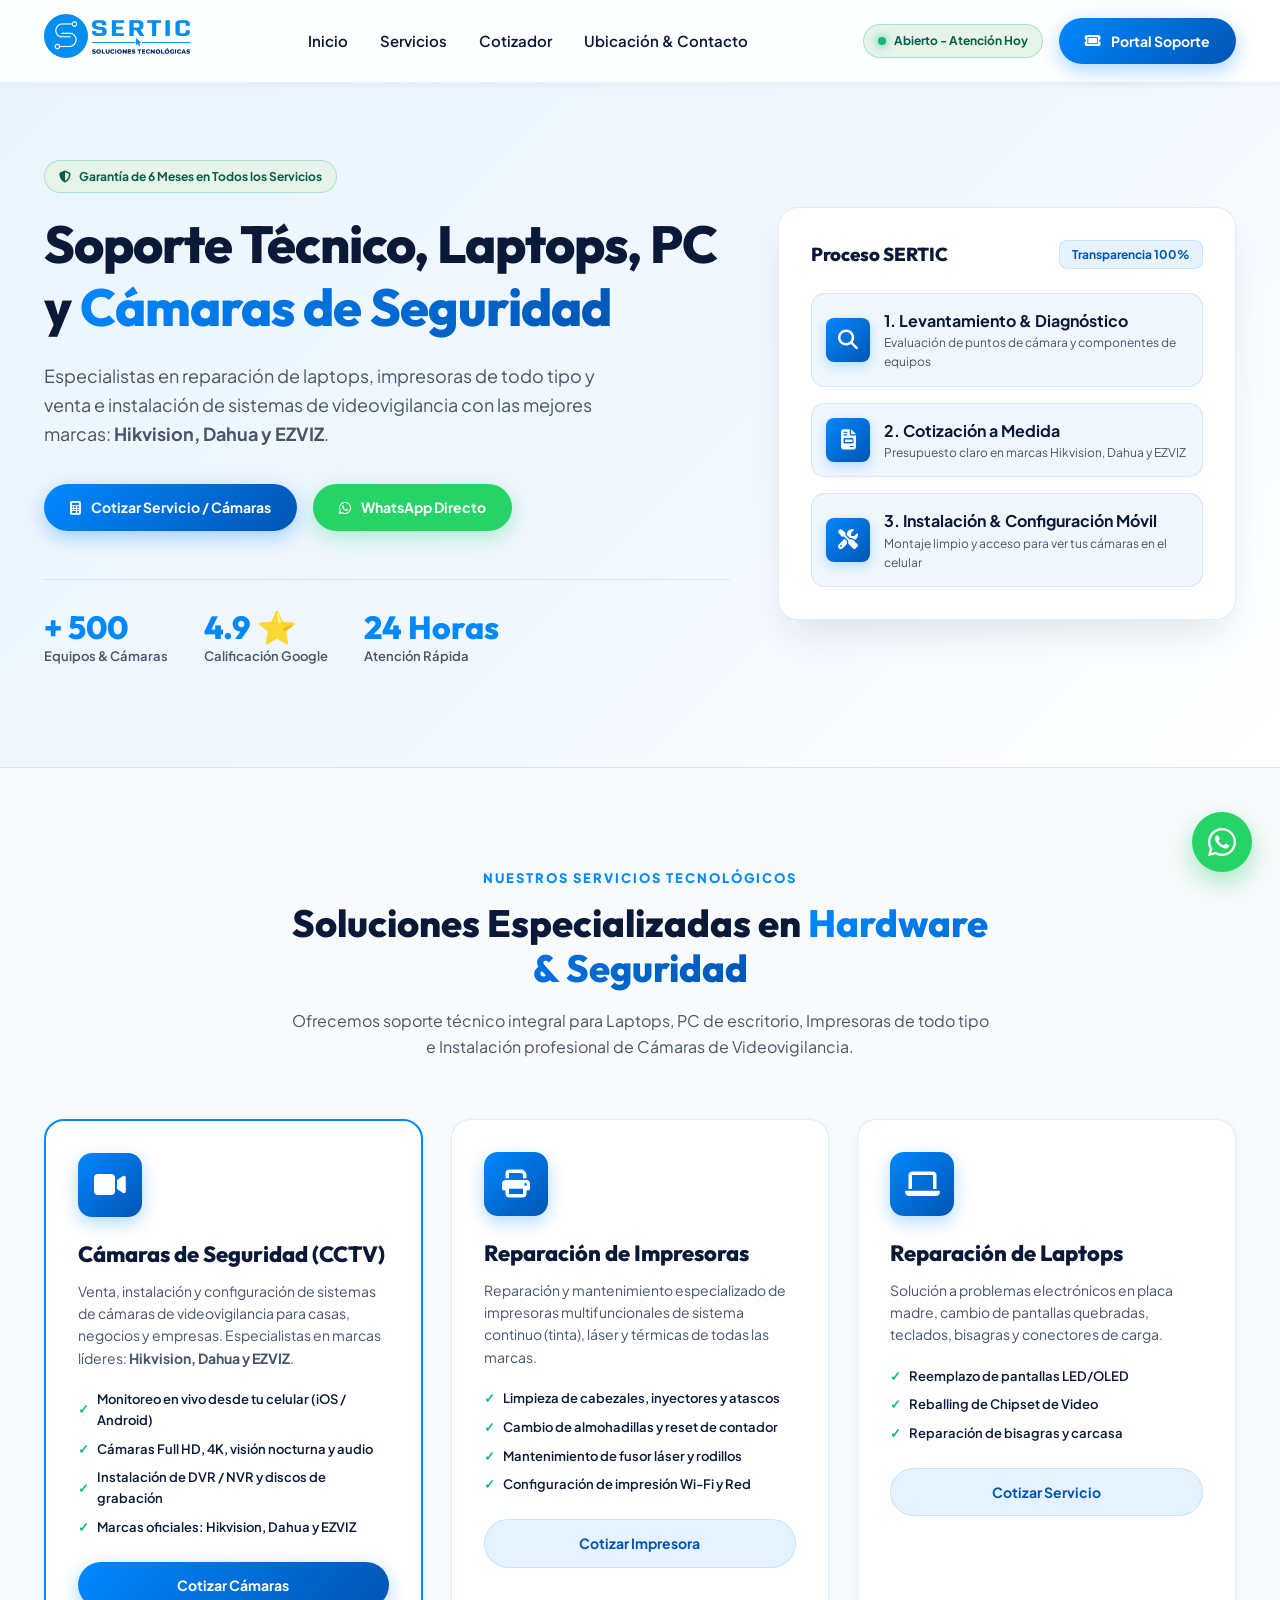
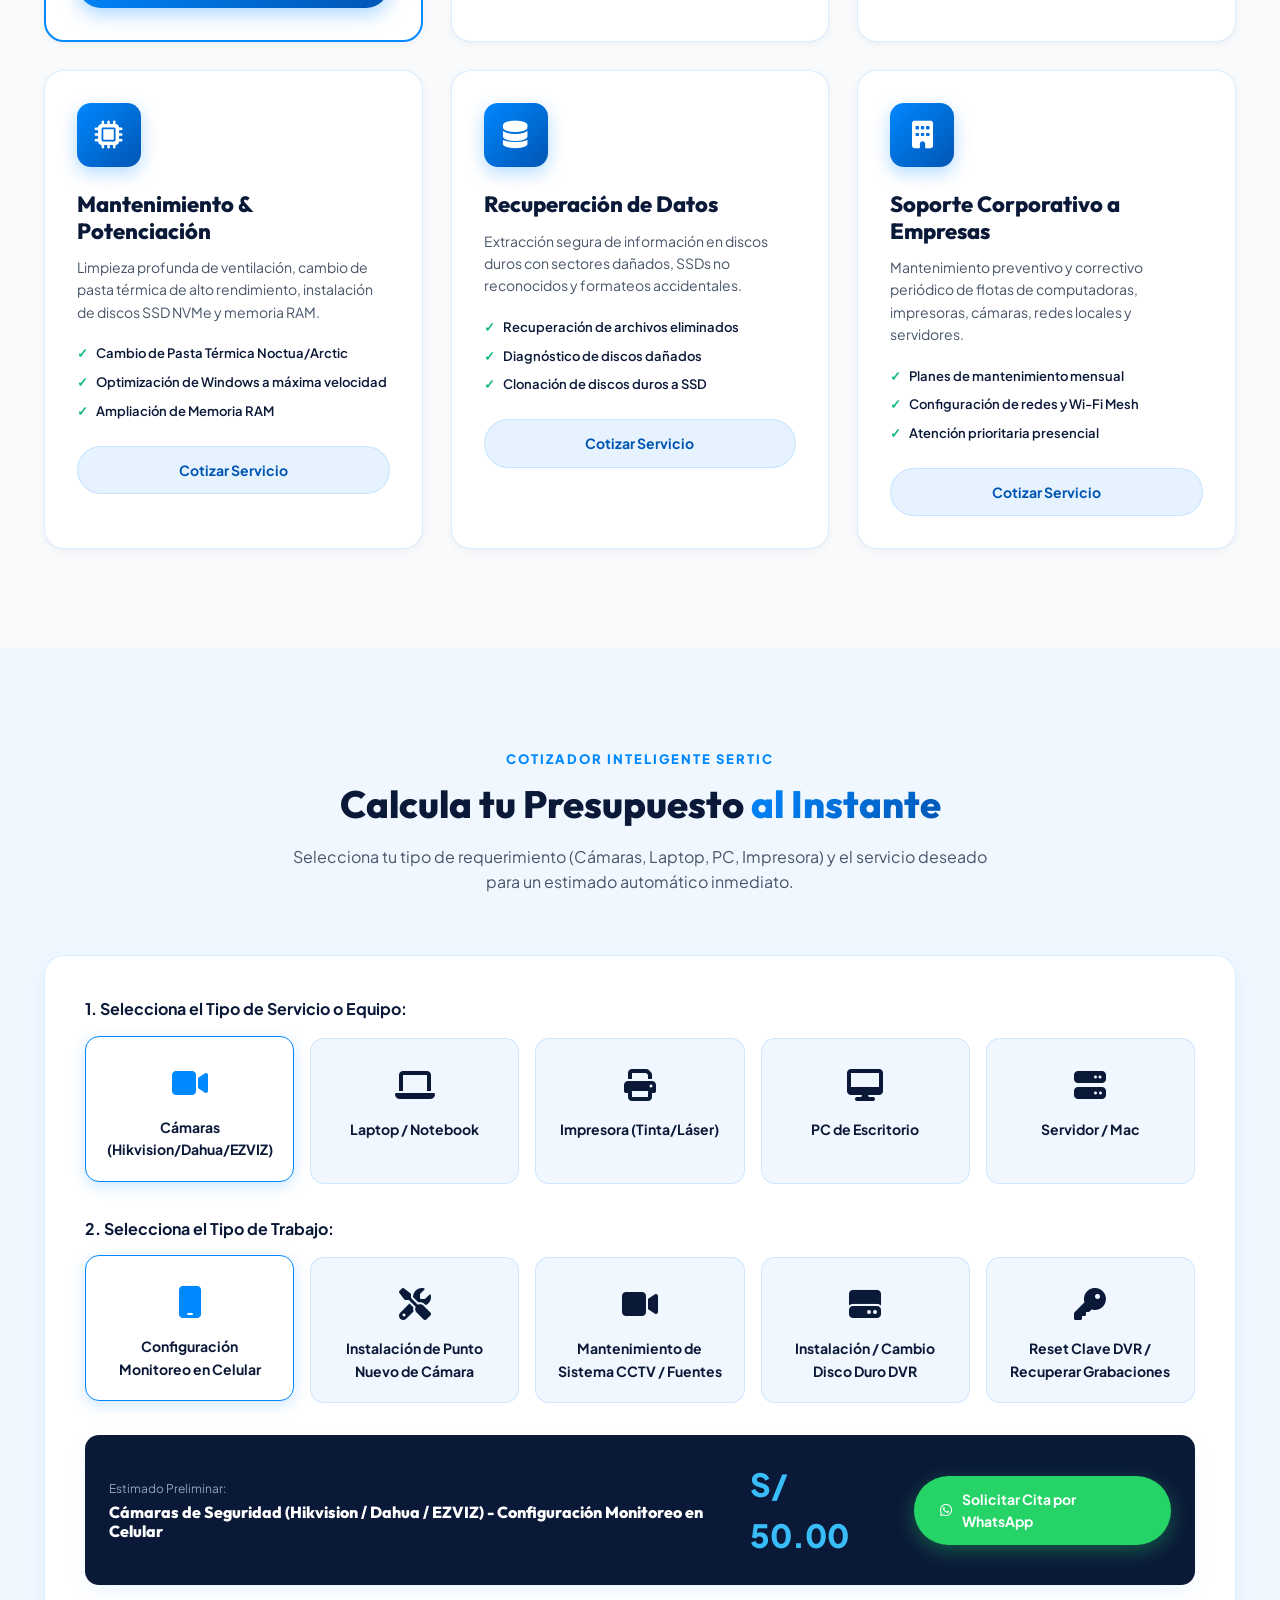
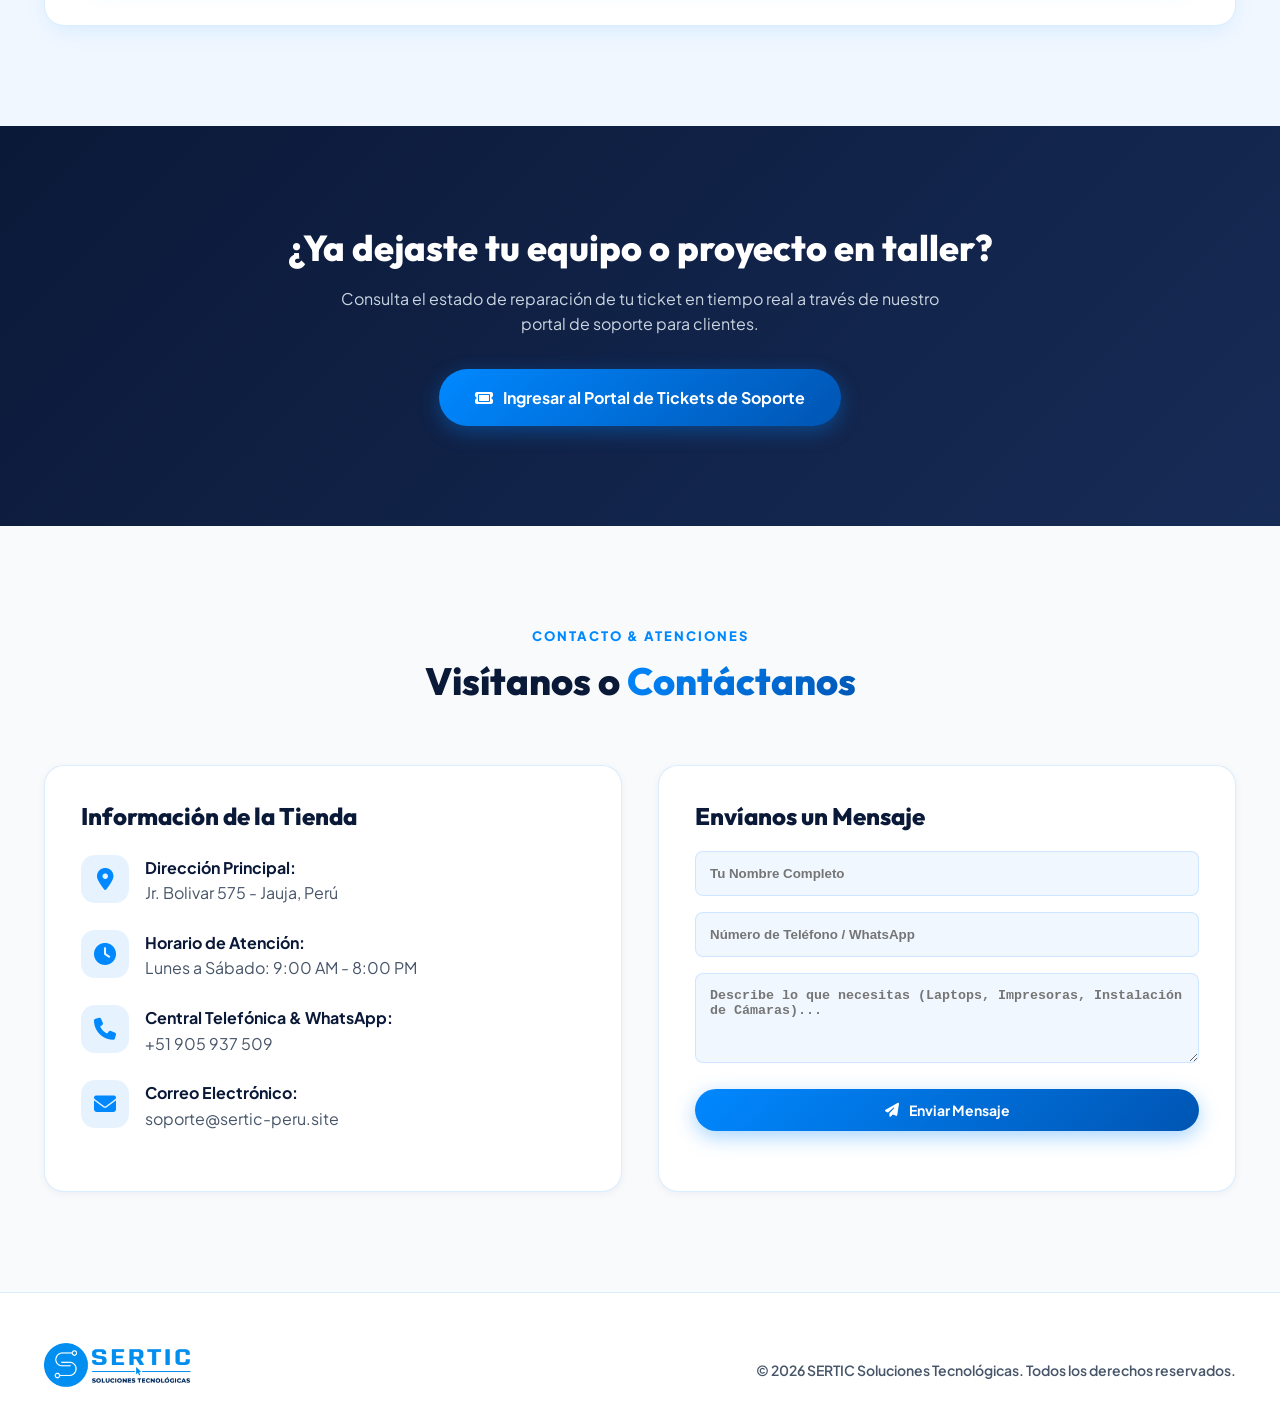
==== sertic-web/index.html @ b0a591db "Add files via upload" ====
<!DOCTYPE html>
<html lang="es">

<head>
  <meta charset="UTF-8">
  <meta name="viewport" content="width=device-width, initial-scale=1.0">
  <title>SERTIC - Soluciones Tecnológicas</title>
  <meta name="description"
    content="Servicio técnico profesional de Laptops, PC, Impresoras e Instalación de Cámaras de Seguridad (Hikvision, Dahua, EZVIZ). Reparación express, mantenimiento y soporte a empresas.">
  <link rel="stylesheet" href="styles.css">
  <!-- FontAwesome Icons -->
  <link rel="stylesheet" href="https://cdnjs.cloudflare.com/ajax/libs/font-awesome/6.5.1/css/all.min.css">
</head>

<body>

  <!-- Header / Navbar -->
  <nav class="navbar">
    <div class="container">
      <a href="#" class="logo">
        <img src="logo.png" alt="SERTIC Soluciones Tecnológicas Logo" class="logo-img">
      </a>

      <button class="mobile-toggle" id="mobile-toggle" aria-label="Abrir menú">
        <i class="fa-solid fa-bars"></i>
      </button>

      <ul class="nav-links" id="nav-menu">
        <li><a href="#inicio" class="nav-link">Inicio</a></li>
        <li><a href="#servicios" class="nav-link">Servicios</a></li>
        <li><a href="#cotizador" class="nav-link">Cotizador</a></li>
        <li><a href="#contacto" class="nav-link">Ubicación & Contacto</a></li>
      </ul>

      <div class="nav-actions">
        <div class="status-badge hide-mobile">
          <span class="status-dot"></span>
          <span>Abierto - Atención Hoy</span>
        </div>
        <a href="https://sistema.sertic-peru.site" target="_blank" class="btn btn-primary nav-portal-btn">
          <i class="fa-solid fa-ticket"></i> <span>Portal Soporte</span>
        </a>
      </div>
    </div>
  </nav>

  <!-- Hero Section -->
  <section id="inicio" class="hero">
    <div class="container">
      <div class="hero-grid">
        <div class="hero-content">
          <div class="hero-badge">
            <span class="status-badge">
              <i class="fa-solid fa-shield-halved"></i> Garantía de 6 Meses en Todos los Servicios
            </span>
          </div>

          <h1 class="hero-title">
            Soporte Técnico, Laptops, PC y <span class="text-gradient">Cámaras de Seguridad</span>
          </h1>

          <p class="hero-desc">
            Especialistas en reparación de laptops, impresoras de todo tipo y venta e instalación de sistemas de
            videovigilancia con las mejores marcas: <strong>Hikvision, Dahua y EZVIZ</strong>.
          </p>

          <div class="hero-buttons">
            <a href="#cotizador" class="btn btn-primary">
              <i class="fa-solid fa-calculator"></i> Cotizar Servicio / Cámaras
            </a>
            <a href="https://wa.me/51987654321?text=Hola%20SERTIC,%20deseo%20consultar%20por%20instalación%20de%20cámaras%20o%20servicio%20técnico"
              target="_blank" class="btn btn-whatsapp">
              <i class="fa-brands fa-whatsapp"></i> WhatsApp Directo
            </a>
          </div>

          <div class="hero-stats">
            <div class="stat-item">
              <h3>+ 500</h3>
              <p>Equipos & Cámaras</p>
            </div>
            <div class="stat-item">
              <h3>4.9 ⭐</h3>
              <p>Calificación Google</p>
            </div>
            <div class="stat-item">
              <h3>24 Horas</h3>
              <p>Atención Rápida</p>
            </div>
          </div>
        </div>

        <div class="hero-card-wrapper">
          <div class="hero-card">
            <div class="hero-card-content">
              <div class="card-header">
                <h3>Proceso SERTIC</h3>
                <span class="chip">Transparencia 100%</span>
              </div>

              <div class="feature-list">
                <div class="feature-item">
                  <div class="feature-icon"><i class="fa-solid fa-magnifying-glass"></i></div>
                  <div>
                    <strong style="color: var(--sertic-navy)">1. Levantamiento & Diagnóstico</strong>
                    <p style="font-size: 12px; color: var(--text-secondary)">Evaluación de puntos de cámara y
                      componentes de equipos</p>
                  </div>
                </div>

                <div class="feature-item">
                  <div class="feature-icon"><i class="fa-solid fa-file-invoice"></i></div>
                  <div>
                    <strong style="color: var(--sertic-navy)">2. Cotización a Medida</strong>
                    <p style="font-size: 12px; color: var(--text-secondary)">Presupuesto claro en marcas Hikvision,
                      Dahua y EZVIZ</p>
                  </div>
                </div>

                <div class="feature-item">
                  <div class="feature-icon"><i class="fa-solid fa-screwdriver-wrench"></i></div>
                  <div>
                    <strong style="color: var(--sertic-navy)">3. Instalación & Configuración Móvil</strong>
                    <p style="font-size: 12px; color: var(--text-secondary)">Montaje limpio y acceso para ver tus
                      cámaras en el celular</p>
                  </div>
                </div>
              </div>

            </div>
          </div>
        </div>

      </div>
    </div>
  </section>

  <!-- Services Section -->
  <section id="servicios" class="section">
    <div class="container">
      <div class="section-header">
        <span class="section-subtitle">Nuestros Servicios Tecnológicos</span>
        <h2 class="section-title">Soluciones Especializadas en <span class="text-gradient">Hardware & Seguridad</span>
        </h2>
        <p class="section-desc">Ofrecemos soporte técnico integral para Laptops, PC de escritorio, Impresoras de todo
          tipo e Instalación profesional de Cámaras de Videovigilancia.</p>
      </div>

      <div class="services-grid">

        <!-- Service 1: Cámaras de Seguridad NEW! -->
        <div class="service-card" style="border: 2px solid var(--sertic-blue);">
          <div class="service-icon-wrapper"><i class="fa-solid fa-video"></i></div>
          <h3 class="service-title">Cámaras de Seguridad (CCTV)</h3>
          <p class="service-desc">Venta, instalación y configuración de sistemas de cámaras de videovigilancia para
            casas, negocios y empresas. Especialistas en marcas líderes: <strong>Hikvision, Dahua y EZVIZ</strong>.</p>
          <ul class="service-features">
            <li>Monitoreo en vivo desde tu celular (iOS / Android)</li>
            <li>Cámaras Full HD, 4K, visión nocturna y audio</li>
            <li>Instalación de DVR / NVR y discos de grabación</li>
            <li>Marcas oficiales: Hikvision, Dahua y EZVIZ</li>
          </ul>
          <a href="#cotizador" class="btn btn-primary" style="width: 100%;">Cotizar Cámaras</a>
        </div>

        <!-- Service 2: Impresoras -->
        <div class="service-card">
          <div class="service-icon-wrapper"><i class="fa-solid fa-print"></i></div>
          <h3 class="service-title">Reparación de Impresoras</h3>
          <p class="service-desc">Reparación y mantenimiento especializado de impresoras multifuncionales de sistema
            continuo (tinta), láser y térmicas de todas las marcas.</p>
          <ul class="service-features">
            <li>Limpieza de cabezales, inyectores y atascos</li>
            <li>Cambio de almohadillas y reset de contador</li>
            <li>Mantenimiento de fusor láser y rodillos</li>
            <li>Configuración de impresión Wi-Fi y Red</li>
          </ul>
          <a href="#cotizador" class="btn btn-secondary" style="width: 100%;">Cotizar Impresora</a>
        </div>

        <!-- Service 3: Laptops -->
        <div class="service-card">
          <div class="service-icon-wrapper"><i class="fa-solid fa-laptop"></i></div>
          <h3 class="service-title">Reparación de Laptops</h3>
          <p class="service-desc">Solución a problemas electrónicos en placa madre, cambio de pantallas quebradas,
            teclados, bisagras y conectores de carga.</p>
          <ul class="service-features">
            <li>Reemplazo de pantallas LED/OLED</li>
            <li>Reballing de Chipset de Video</li>
            <li>Reparación de bisagras y carcasa</li>
          </ul>
          <a href="#cotizador" class="btn btn-secondary" style="width: 100%;">Cotizar Servicio</a>
        </div>

        <!-- Service 4: Mantenimiento -->
        <div class="service-card">
          <div class="service-icon-wrapper"><i class="fa-solid fa-microchip"></i></div>
          <h3 class="service-title">Mantenimiento & Potenciación</h3>
          <p class="service-desc">Limpieza profunda de ventilación, cambio de pasta térmica de alto rendimiento,
            instalación de discos SSD NVMe y memoria RAM.</p>
          <ul class="service-features">
            <li>Cambio de Pasta Térmica Noctua/Arctic</li>
            <li>Optimización de Windows a máxima velocidad</li>
            <li>Ampliación de Memoria RAM</li>
          </ul>
          <a href="#cotizador" class="btn btn-secondary" style="width: 100%;">Cotizar Servicio</a>
        </div>

        <!-- Service 5: Recuperación Datos -->
        <div class="service-card">
          <div class="service-icon-wrapper"><i class="fa-solid fa-database"></i></div>
          <h3 class="service-title">Recuperación de Datos</h3>
          <p class="service-desc">Extracción segura de información en discos duros con sectores dañados, SSDs no
            reconocidos y formateos accidentales.</p>
          <ul class="service-features">
            <li>Recuperación de archivos eliminados</li>
            <li>Diagnóstico de discos dañados</li>
            <li>Clonación de discos duros a SSD</li>
          </ul>
          <a href="#cotizador" class="btn btn-secondary" style="width: 100%;">Cotizar Servicio</a>
        </div>

        <!-- Service 6: Soporte Empresas -->
        <div class="service-card">
          <div class="service-icon-wrapper"><i class="fa-solid fa-building"></i></div>
          <h3 class="service-title">Soporte Corporativo a Empresas</h3>
          <p class="service-desc">Mantenimiento preventivo y correctivo periódico de flotas de computadoras, impresoras,
            cámaras, redes locales y servidores.</p>
          <ul class="service-features">
            <li>Planes de mantenimiento mensual</li>
            <li>Configuración de redes y Wi-Fi Mesh</li>
            <li>Atención prioritaria presencial</li>
          </ul>
          <a href="#cotizador" class="btn btn-secondary" style="width: 100%;">Cotizar Servicio</a>
        </div>

      </div>
    </div>
  </section>

  <!-- Interactive Online Quote Calculator -->
  <section id="cotizador" class="section" style="background: var(--sertic-blue-ice);">
    <div class="container">
      <div class="section-header">
        <span class="section-subtitle">Cotizador Inteligente SERTIC</span>
        <h2 class="section-title">Calcula tu Presupuesto <span class="text-gradient">al Instante</span></h2>
        <p class="section-desc">Selecciona tu tipo de requerimiento (Cámaras, Laptop, PC, Impresora) y el servicio
          deseado para un estimado automático inmediato.</p>
      </div>

      <div class="calculator-box">
        <!-- Step 1: Select Device -->
        <p class="calc-step-title">1. Selecciona el Tipo de Servicio o Equipo:</p>
        <div class="options-grid" id="device-options">
          <div class="option-card active" data-value="camaras">
            <div class="option-icon"><i class="fa-solid fa-video"></i></div>
            <div class="option-name">Cámaras (Hikvision/Dahua/EZVIZ)</div>
          </div>
          <div class="option-card" data-value="laptop">
            <div class="option-icon"><i class="fa-solid fa-laptop"></i></div>
            <div class="option-name">Laptop / Notebook</div>
          </div>
          <div class="option-card" data-value="impresora">
            <div class="option-icon"><i class="fa-solid fa-print"></i></div>
            <div class="option-name">Impresora (Tinta/Láser)</div>
          </div>
          <div class="option-card" data-value="pc">
            <div class="option-icon"><i class="fa-solid fa-desktop"></i></div>
            <div class="option-name">PC de Escritorio</div>
          </div>
          <div class="option-card" data-value="servidor">
            <div class="option-icon"><i class="fa-solid fa-server"></i></div>
            <div class="option-name">Servidor / Mac</div>
          </div>
        </div>

        <!-- Step 2: Select Issue (Populated dynamically via JS) -->
        <p class="calc-step-title">2. Selecciona el Tipo de Trabajo:</p>
        <div class="options-grid" id="issue-options"></div>

        <!-- Calculation Result Summary -->
        <div class="calc-summary">
          <div>
            <p style="font-size: 12px; color: #94A3B8">Estimado Preliminar:</p>
            <h4 id="calc-summary-text" style="color: white; margin-top: 4px;">Cámaras de Seguridad - Mantenimiento &
              Config. Celular</h4>
          </div>
          <div style="display: flex; align-items: center; gap: 24px;">
            <div class="price-text" id="calc-total-price">S/ 80.00</div>
            <a href="#" id="calc-ws-btn" target="_blank" class="btn btn-whatsapp">
              <i class="fa-brands fa-whatsapp"></i> Solicitar Cita por WhatsApp
            </a>
          </div>
        </div>

      </div>
    </div>
  </section>

  <!-- Support Portal Banner -->
  <section class="section" style="background: linear-gradient(135deg, #0B1938 0%, #162B56 100%); color: white;">
    <div class="container" style="text-align: center;">
      <h2 style="font-size: 36px; margin-bottom: 16px; color: white;">¿Ya dejaste tu equipo o proyecto en taller?</h2>
      <p style="color: #CBD5E1; max-width: 600px; margin: 0 auto 32px auto;">
        Consulta el estado de reparación de tu ticket en tiempo real a través de nuestro portal de soporte para
        clientes.
      </p>
      <a href="https://sistema.sertic-peru.site" target="_blank" class="btn btn-primary"
        style="padding: 16px 36px; font-size: 16px;">
        <i class="fa-solid fa-ticket"></i> Ingresar al Portal de Tickets de Soporte
      </a>
    </div>
  </section>

  <!-- Location & Contact -->
  <section id="contacto" class="section">
    <div class="container">
      <div class="section-header">
        <span class="section-subtitle">Contacto & Atenciones</span>
        <h2 class="section-title">Visítanos o <span class="text-gradient">Contáctanos</span></h2>
      </div>

      <div class="contact-grid">
        <div class="info-card">
          <h3 style="font-size: 24px; margin-bottom: 24px; color: var(--sertic-navy);">Información de la Tienda</h3>

          <div class="info-item">
            <div class="info-icon"><i class="fa-solid fa-location-dot"></i></div>
            <div>
              <strong style="color: var(--sertic-navy);">Dirección Principal:</strong>
              <p style="color: var(--text-secondary);">Jr. Bolivar 575 - Jauja, Perú</p>
            </div>
          </div>

          <div class="info-item">
            <div class="info-icon"><i class="fa-solid fa-clock"></i></div>
            <div>
              <strong style="color: var(--sertic-navy);">Horario de Atención:</strong>
              <p style="color: var(--text-secondary);">Lunes a Sábado: 9:00 AM - 8:00 PM</p>
            </div>
          </div>

          <div class="info-item">
            <div class="info-icon"><i class="fa-solid fa-phone"></i></div>
            <div>
              <strong style="color: var(--sertic-navy);">Central Telefónica & WhatsApp:</strong>
              <p style="color: var(--text-secondary);">+51 905 937 509</p>
            </div>
          </div>

          <div class="info-item">
            <div class="info-icon"><i class="fa-solid fa-envelope"></i></div>
            <div>
              <strong style="color: var(--sertic-navy);">Correo Electrónico:</strong>
              <p style="color: var(--text-secondary);">soporte@sertic-peru.site</p>
            </div>
          </div>
        </div>

        <!-- Interactive Contact Form -->
        <div class="info-card">
          <h3 style="font-size: 24px; margin-bottom: 20px; color: var(--sertic-navy);">Envíanos un Mensaje</h3>
          <form id="contact-form">
            <div style="margin-bottom: 16px;">
              <input type="text" id="form-name" placeholder="Tu Nombre Completo" required
                style="width: 100%; padding: 14px; background: var(--sertic-blue-ice); border: 1px solid var(--border-light); border-radius: 8px; color: var(--sertic-navy); font-weight: 600;">
            </div>
            <div style="margin-bottom: 16px;">
              <input type="tel" id="form-phone" placeholder="Número de Teléfono / WhatsApp" required
                style="width: 100%; padding: 14px; background: var(--sertic-blue-ice); border: 1px solid var(--border-light); border-radius: 8px; color: var(--sertic-navy); font-weight: 600;">
            </div>
            <div style="margin-bottom: 20px;">
              <textarea id="form-msg" rows="4"
                placeholder="Describe lo que necesitas (Laptops, Impresoras, Instalación de Cámaras)..." required
                style="width: 100%; padding: 14px; background: var(--sertic-blue-ice); border: 1px solid var(--border-light); border-radius: 8px; color: var(--sertic-navy); font-weight: 600;"></textarea>
            </div>
            <button type="submit" class="btn btn-primary" style="width: 100%;">
              <i class="fa-solid fa-paper-plane"></i> Enviar Mensaje
            </button>
          </form>
        </div>

      </div>
    </div>
  </section>

  <!-- Footer -->
  <footer class="footer">
    <div class="container">
      <div style="display: flex; justify-content: space-between; align-items: center; flex-wrap: wrap; gap: 20px;">
        <a href="#" class="logo">
          <img src="logo.png" alt="SERTIC Soluciones Tecnológicas Logo" class="logo-img">
        </a>

        <p style="color: var(--text-secondary); font-size: 14px; font-weight: 600;">
          © 2026 SERTIC Soluciones Tecnológicas. Todos los derechos reservados.
        </p>
      </div>
    </div>
  </footer>

  <!-- Floating WhatsApp Chat Button -->
  <a href="https://wa.me/51987654321?text=Hola%20SERTIC,%20quisiera%20consultar%20por%20instalación%20de%20cámaras%20o%20servicio%20técnico"
    target="_blank" class="whatsapp-float" title="Contactar por WhatsApp">
    <i class="fa-brands fa-whatsapp"></i>
  </a>

  <script src="app.js"></script>
</body>

</html>
---- sertic-web/styles.css ----
/* ==========================================================================
   SERTIC - Soluciones Tecnológicas
   Clean Modern Light Theme & Fully Responsive Mobile Design
   ========================================================================== */

@import url('https://fonts.googleapis.com/css2?family=Outfit:wght@400;500;600;700;800;900&family=Plus+Jakarta+Sans:wght@400;500;600;700&display=swap');

:root {
  /* Official Logo Color Palette */
  --sertic-blue: #0088FF;
  --sertic-blue-hover: #0070D6;
  --sertic-blue-dark: #0055B3;
  --sertic-blue-light: #E6F3FF;
  --sertic-blue-ice: #F0F7FF;
  --sertic-blue-glow: rgba(0, 136, 255, 0.25);

  --sertic-navy: #0B1938;
  --sertic-navy-light: #162B56;

  /* Accent Colors */
  --accent-emerald: #10B981;
  --accent-emerald-light: #E6F4EA;
  --accent-amber: #F59E0B;

  /* Neutral Backgrounds & Cards */
  --bg-main: #F8FAFC;
  --bg-card: #FFFFFF;
  --bg-card-hover: #FFFFFF;
  --border-light: rgba(0, 136, 255, 0.14);
  --border-hover: rgba(0, 136, 255, 0.4);

  /* Text Colors */
  --text-primary: #0B1938;
  --text-secondary: #475569;
  --text-muted: #64748B;
  --text-light: #94A3B8;

  /* Gradients */
  --gradient-blue: linear-gradient(135deg, #0088FF 0%, #0055B3 100%);
  --gradient-hero: linear-gradient(135deg, #EBF5FF 0%, #F0F7FF 50%, #FFFFFF 100%);
  --gradient-card: linear-gradient(180deg, #FFFFFF 0%, #F8FAFC 100%);

  /* Radius & Shadows */
  --radius-sm: 8px;
  --radius-md: 14px;
  --radius-lg: 20px;
  --radius-full: 9999px;

  --shadow-sm: 0 2px 8px rgba(11, 25, 56, 0.05);
  --shadow-md: 0 8px 24px -6px rgba(0, 136, 255, 0.12);
  --shadow-lg: 0 20px 40px -12px rgba(11, 25, 56, 0.12);
  --shadow-glow: 0 0 25px rgba(0, 136, 255, 0.3);

  --transition: 0.3s cubic-bezier(0.4, 0, 0.2, 1);
}

/* Reset */
*, *::before, *::after {
  box-sizing: border-box;
  margin: 0;
  padding: 0;
}

html {
  scroll-behavior: smooth;
  font-family: 'Plus Jakarta Sans', sans-serif;
  background-color: var(--bg-main);
  color: var(--text-primary);
  overflow-x: hidden;
}

body {
  min-height: 100vh;
  line-height: 1.6;
}

/* Typography */
h1, h2, h3, h4, h5, h6 {
  font-family: 'Outfit', sans-serif;
  font-weight: 800;
  color: var(--sertic-navy);
  line-height: 1.2;
}

.text-gradient {
  background: var(--gradient-blue);
  -webkit-background-clip: text;
  -webkit-text-fill-color: transparent;
}

/* Container */
.container {
  max-width: 1240px;
  margin: 0 auto;
  padding: 0 24px;
}

/* Navbar */
.navbar {
  position: fixed;
  top: 0;
  left: 0;
  right: 0;
  z-index: 1000;
  padding: 14px 0;
  transition: var(--transition);
  backdrop-filter: blur(16px);
  -webkit-backdrop-filter: blur(16px);
  background: rgba(255, 255, 255, 0.92);
  border-bottom: 1px solid rgba(0, 136, 255, 0.12);
  box-shadow: var(--shadow-sm);
}

.navbar .container {
  display: flex;
  align-items: center;
  justify-content: space-between;
}

.logo-img {
  height: 54px;
  max-height: 60px;
  width: auto;
  object-fit: contain;
  display: block;
  transition: var(--transition);
}

.logo-img:hover {
  transform: scale(1.02);
}

.nav-links {
  display: flex;
  align-items: center;
  gap: 32px;
  list-style: none;
}

.nav-link {
  color: var(--sertic-navy);
  text-decoration: none;
  font-weight: 600;
  font-size: 15px;
  transition: var(--transition);
}

.nav-link:hover {
  color: var(--sertic-blue);
}

.nav-actions {
  display: flex;
  align-items: center;
  gap: 16px;
}

/* Mobile Hamburger Button */
.mobile-toggle {
  display: none;
  background: var(--sertic-blue-light);
  border: 1px solid var(--border-light);
  color: var(--sertic-navy);
  font-size: 20px;
  width: 42px;
  height: 42px;
  border-radius: var(--radius-sm);
  cursor: pointer;
  align-items: center;
  justify-content: center;
  transition: var(--transition);
}

.mobile-toggle:hover {
  background: var(--sertic-blue);
  color: #FFFFFF;
}

/* Buttons */
.btn {
  display: inline-flex;
  align-items: center;
  justify-content: center;
  gap: 10px;
  padding: 12px 26px;
  font-family: 'Plus Jakarta Sans', sans-serif;
  font-size: 14px;
  font-weight: 700;
  border-radius: var(--radius-full);
  text-decoration: none;
  cursor: pointer;
  border: none;
  transition: var(--transition);
}

.btn-primary {
  background: var(--gradient-blue);
  color: #FFFFFF;
  box-shadow: 0 6px 20px rgba(0, 136, 255, 0.35);
}

.btn-primary:hover {
  transform: translateY(-2px);
  box-shadow: 0 10px 30px rgba(0, 136, 255, 0.45);
}

.btn-secondary {
  background: var(--sertic-blue-light);
  color: var(--sertic-blue-dark);
  border: 1px solid var(--border-light);
}

.btn-secondary:hover {
  background: #D5EAFF;
  color: var(--sertic-blue);
  transform: translateY(-2px);
}

.btn-whatsapp {
  background: #25D366;
  color: #FFFFFF;
  box-shadow: 0 6px 20px rgba(37, 211, 102, 0.35);
}

.btn-whatsapp:hover {
  transform: translateY(-2px);
  box-shadow: 0 10px 30px rgba(37, 211, 102, 0.5);
}

.status-badge {
  display: inline-flex;
  align-items: center;
  gap: 8px;
  padding: 6px 14px;
  border-radius: var(--radius-full);
  background: var(--accent-emerald-light);
  border: 1px solid rgba(16, 185, 129, 0.3);
  color: #065F46;
  font-size: 12px;
  font-weight: 700;
}

.status-dot {
  width: 8px;
  height: 8px;
  border-radius: 50%;
  background: var(--accent-emerald);
  box-shadow: 0 0 10px var(--accent-emerald);
  animation: pulseDot 2s infinite;
}

@keyframes pulseDot {
  0% { transform: scale(0.95); opacity: 0.8; }
  50% { transform: scale(1.25); opacity: 1; }
  100% { transform: scale(0.95); opacity: 0.8; }
}

/* Hero Section */
.hero {
  padding: 160px 0 100px 0;
  background: var(--gradient-hero);
  position: relative;
  overflow: hidden;
  border-bottom: 1px solid var(--border-light);
}

.hero-grid {
  display: grid;
  grid-template-columns: 1.2fr 0.8fr;
  gap: 48px;
  align-items: center;
}

.hero-badge {
  margin-bottom: 20px;
}

.hero-title {
  font-size: 52px;
  letter-spacing: -1px;
  margin-bottom: 24px;
  color: var(--sertic-navy);
}

.hero-desc {
  font-size: 18px;
  color: var(--text-secondary);
  margin-bottom: 36px;
  max-width: 600px;
}

.hero-buttons {
  display: flex;
  flex-wrap: wrap;
  gap: 16px;
  margin-bottom: 48px;
}

.hero-stats {
  display: flex;
  gap: 36px;
  border-top: 1px solid var(--border-light);
  padding-top: 28px;
}

.stat-item h3 {
  font-size: 32px;
  color: var(--sertic-blue);
}

.stat-item p {
  font-size: 13px;
  font-weight: 600;
  color: var(--text-secondary);
}

/* Hero Card */
.hero-card {
  background: #FFFFFF;
  border: 1px solid var(--border-light);
  border-radius: var(--radius-lg);
  padding: 32px;
  box-shadow: var(--shadow-lg);
  position: relative;
}

.card-header {
  display: flex;
  align-items: center;
  justify-content: space-between;
  margin-bottom: 24px;
}

.chip {
  padding: 4px 12px;
  background: var(--sertic-blue-light);
  border: 1px solid var(--border-light);
  color: var(--sertic-blue-dark);
  border-radius: var(--radius-sm);
  font-size: 12px;
  font-weight: 700;
}

.feature-list {
  display: flex;
  flex-direction: column;
  gap: 16px;
}

.feature-item {
  display: flex;
  align-items: center;
  gap: 14px;
  padding: 14px;
  background: var(--sertic-blue-ice);
  border-radius: var(--radius-md);
  border: 1px solid var(--border-light);
}

.feature-icon {
  width: 44px;
  height: 44px;
  border-radius: var(--radius-sm);
  background: var(--gradient-blue);
  color: #FFFFFF;
  display: flex;
  align-items: center;
  justify-content: center;
  font-size: 20px;
  box-shadow: 0 4px 12px rgba(0, 136, 255, 0.25);
  flex-shrink: 0;
}

/* Section Common */
.section {
  padding: 100px 0;
}

.section-header {
  text-align: center;
  max-width: 700px;
  margin: 0 auto 60px auto;
}

.section-subtitle {
  color: var(--sertic-blue);
  text-transform: uppercase;
  font-size: 13px;
  font-weight: 800;
  letter-spacing: 2px;
  margin-bottom: 12px;
  display: block;
}

.section-title {
  font-size: 38px;
  margin-bottom: 16px;
}

.section-desc {
  font-size: 16px;
  color: var(--text-secondary);
}

/* Service Grid */
.services-grid {
  display: grid;
  grid-template-columns: repeat(auto-fit, minmax(340px, 1fr));
  gap: 28px;
}

.service-card {
  background: #FFFFFF;
  border: 1px solid var(--border-light);
  border-radius: var(--radius-lg);
  padding: 32px;
  transition: var(--transition);
  box-shadow: var(--shadow-sm);
}

.service-card:hover {
  transform: translateY(-6px);
  border-color: var(--sertic-blue);
  box-shadow: var(--shadow-md);
}

.service-icon-wrapper {
  width: 64px;
  height: 64px;
  border-radius: var(--radius-md);
  background: var(--gradient-blue);
  display: flex;
  align-items: center;
  justify-content: center;
  font-size: 28px;
  color: white;
  margin-bottom: 24px;
  box-shadow: 0 6px 18px rgba(0, 136, 255, 0.3);
}

.service-title {
  font-size: 22px;
  margin-bottom: 12px;
}

.service-desc {
  color: var(--text-secondary);
  font-size: 14px;
  margin-bottom: 20px;
}

.service-features {
  list-style: none;
  margin-bottom: 24px;
}

.service-features li {
  font-size: 13px;
  color: var(--sertic-navy);
  font-weight: 600;
  margin-bottom: 8px;
  display: flex;
  align-items: center;
  gap: 8px;
}

.service-features li::before {
  content: '✓';
  color: var(--accent-emerald);
  font-weight: bold;
}

/* Quote Calculator */
.calculator-box {
  background: #FFFFFF;
  border: 1px solid var(--border-light);
  border-radius: var(--radius-lg);
  padding: 40px;
  box-shadow: var(--shadow-md);
}

.calc-step-title {
  font-size: 16px;
  font-weight: 700;
  color: var(--sertic-navy);
  margin-bottom: 16px;
}

.options-grid {
  display: grid;
  grid-template-columns: repeat(auto-fit, minmax(180px, 1fr));
  gap: 16px;
  margin-bottom: 32px;
}

.option-card {
  padding: 20px;
  background: var(--sertic-blue-ice);
  border: 1px solid var(--border-light);
  border-radius: var(--radius-md);
  cursor: pointer;
  text-align: center;
  transition: var(--transition);
}

.option-card:hover, .option-card.active {
  border-color: var(--sertic-blue);
  background: #FFFFFF;
  box-shadow: 0 4px 15px rgba(0, 136, 255, 0.2);
  transform: translateY(-2px);
}

.option-card.active .option-icon {
  color: var(--sertic-blue);
}

.option-icon {
  font-size: 32px;
  color: var(--sertic-navy);
  margin-bottom: 8px;
  transition: var(--transition);
}

.option-name {
  font-size: 14px;
  font-weight: 700;
  color: var(--sertic-navy);
}

.calc-summary {
  display: flex;
  align-items: center;
  justify-content: space-between;
  padding: 24px;
  background: var(--sertic-navy);
  border-radius: var(--radius-md);
  color: #FFFFFF;
  box-shadow: var(--shadow-md);
}

.price-text {
  font-size: 32px;
  font-weight: 900;
  color: #38BDF8;
}

/* Contact & Info Cards */
.contact-grid {
  display: grid;
  grid-template-columns: 1fr 1fr;
  gap: 36px;
}

.info-card {
  background: #FFFFFF;
  border: 1px solid var(--border-light);
  border-radius: var(--radius-lg);
  padding: 36px;
  box-shadow: var(--shadow-sm);
}

.info-item {
  display: flex;
  align-items: flex-start;
  gap: 16px;
  margin-bottom: 24px;
}

.info-icon {
  width: 48px;
  height: 48px;
  border-radius: var(--radius-md);
  background: var(--sertic-blue-light);
  color: var(--sertic-blue);
  display: flex;
  align-items: center;
  justify-content: center;
  font-size: 22px;
  flex-shrink: 0;
}

/* Floating WhatsApp Button */
.whatsapp-float {
  position: fixed;
  bottom: 28px;
  right: 28px;
  z-index: 999;
  width: 60px;
  height: 60px;
  border-radius: 50%;
  background: #25D366;
  color: white;
  display: flex;
  align-items: center;
  justify-content: center;
  font-size: 32px;
  box-shadow: 0 10px 25px rgba(37, 211, 102, 0.4);
  text-decoration: none;
  transition: var(--transition);
}

.whatsapp-float:hover {
  transform: scale(1.1);
  box-shadow: 0 15px 35px rgba(37, 211, 102, 0.6);
}

/* Footer */
.footer {
  border-top: 1px solid var(--border-light);
  padding: 50px 0 24px 0;
  background: #FFFFFF;
}

.footer-bottom {
  text-align: center;
  padding-top: 24px;
  margin-top: 30px;
  border-top: 1px solid rgba(0, 136, 255, 0.08);
  color: var(--text-muted);
  font-size: 13px;
}

/* ==========================================================================
   MOBILE & TABLET RESPONSIVE STYLES
   ========================================================================== */

@media (max-width: 992px) {
  .hero-grid {
    grid-template-columns: 1fr;
    text-align: center;
    gap: 36px;
  }
  .hero-title {
    font-size: 40px;
  }
  .hero-desc {
    margin-left: auto;
    margin-right: auto;
  }
  .hero-buttons {
    justify-content: center;
  }
  .hero-stats {
    justify-content: center;
  }
  .contact-grid {
    grid-template-columns: 1fr;
  }
}

@media (max-width: 768px) {
  .container {
    padding: 0 16px;
  }

  .mobile-toggle {
    display: flex;
  }

  .logo-img {
    height: 42px;
  }

  .hide-mobile {
    display: none !important;
  }

  .nav-portal-btn span {
    display: none;
  }

  .nav-portal-btn {
    padding: 10px 16px;
    border-radius: var(--radius-sm);
  }

  .nav-links {
    position: absolute;
    top: 100%;
    left: 0;
    right: 0;
    background: #FFFFFF;
    border-bottom: 1px solid var(--border-light);
    box-shadow: var(--shadow-lg);
    flex-direction: column;
    padding: 20px 24px;
    gap: 16px;
    display: none;
  }

  .nav-links.active {
    display: flex;
  }

  .nav-link {
    width: 100%;
    padding: 10px 0;
    border-bottom: 1px solid var(--sertic-blue-ice);
    font-size: 16px;
  }

  .hero {
    padding: 120px 0 60px 0;
  }

  .hero-title {
    font-size: 32px;
  }

  .hero-desc {
    font-size: 15px;
  }

  .hero-buttons {
    flex-direction: column;
    width: 100%;
  }

  .hero-buttons .btn {
    width: 100%;
  }

  .hero-stats {
    flex-wrap: wrap;
    gap: 16px;
  }

  .stat-item {
    flex: 1 1 40%;
  }

  .section {
    padding: 60px 0;
  }

  .section-title {
    font-size: 28px;
  }

  .services-grid {
    grid-template-columns: 1fr;
    gap: 20px;
  }

  .calculator-box {
    padding: 24px 16px;
  }

  .options-grid {
    grid-template-columns: repeat(2, 1fr);
    gap: 12px;
  }

  .option-card {
    padding: 14px 10px;
  }

  .option-icon {
    font-size: 26px;
  }

  .option-name {
    font-size: 12px;
  }

  .calc-summary {
    flex-direction: column;
    gap: 16px;
    text-align: center;
    padding: 20px 16px;
  }

  .calc-summary .btn {
    width: 100%;
  }

  .price-text {
    font-size: 28px;
  }

  .whatsapp-float {
    bottom: 20px;
    right: 20px;
    width: 52px;
    height: 52px;
    font-size: 26px;
  }

  .info-card {
    padding: 24px 18px;
  }
}

@media (max-width: 480px) {
  .options-grid {
    grid-template-columns: 1fr;
  }

  .stat-item {
    flex: 1 1 100%;
  }

  .logo-img {
    height: 38px;
  }
}
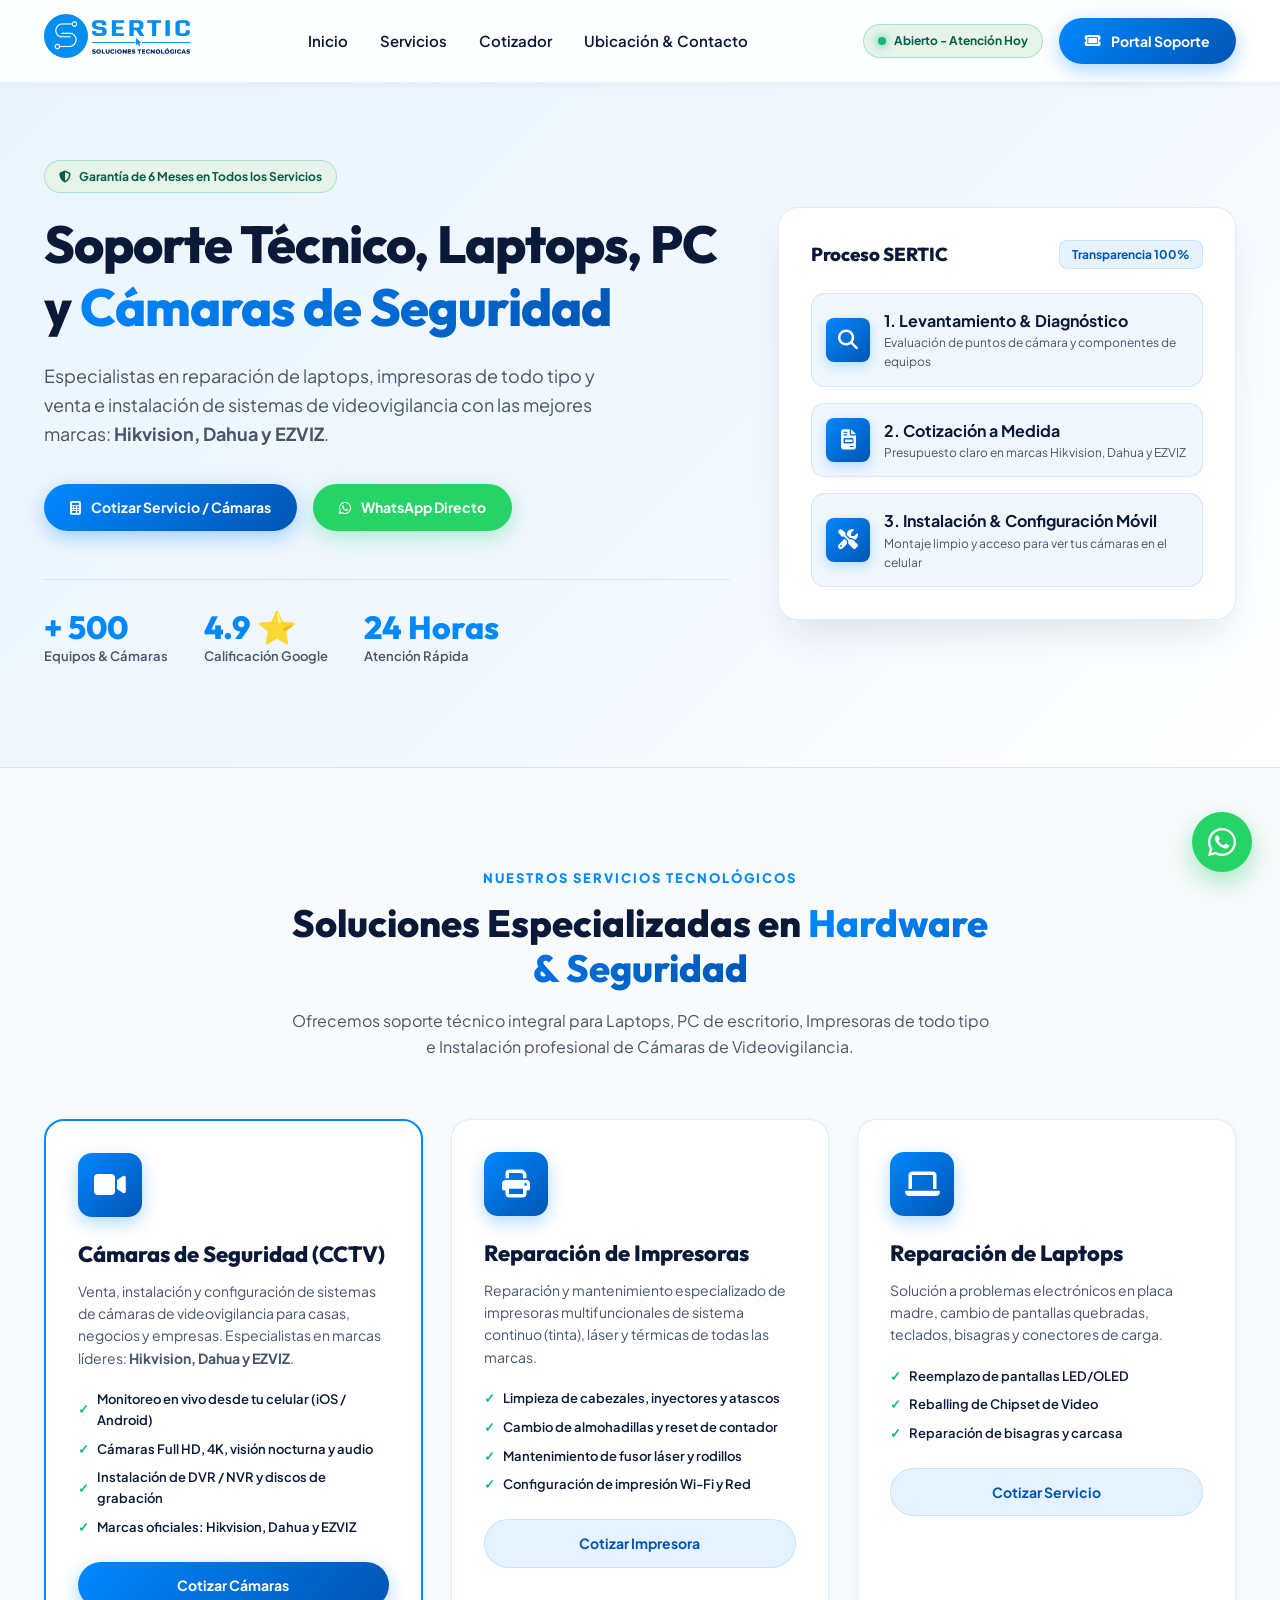
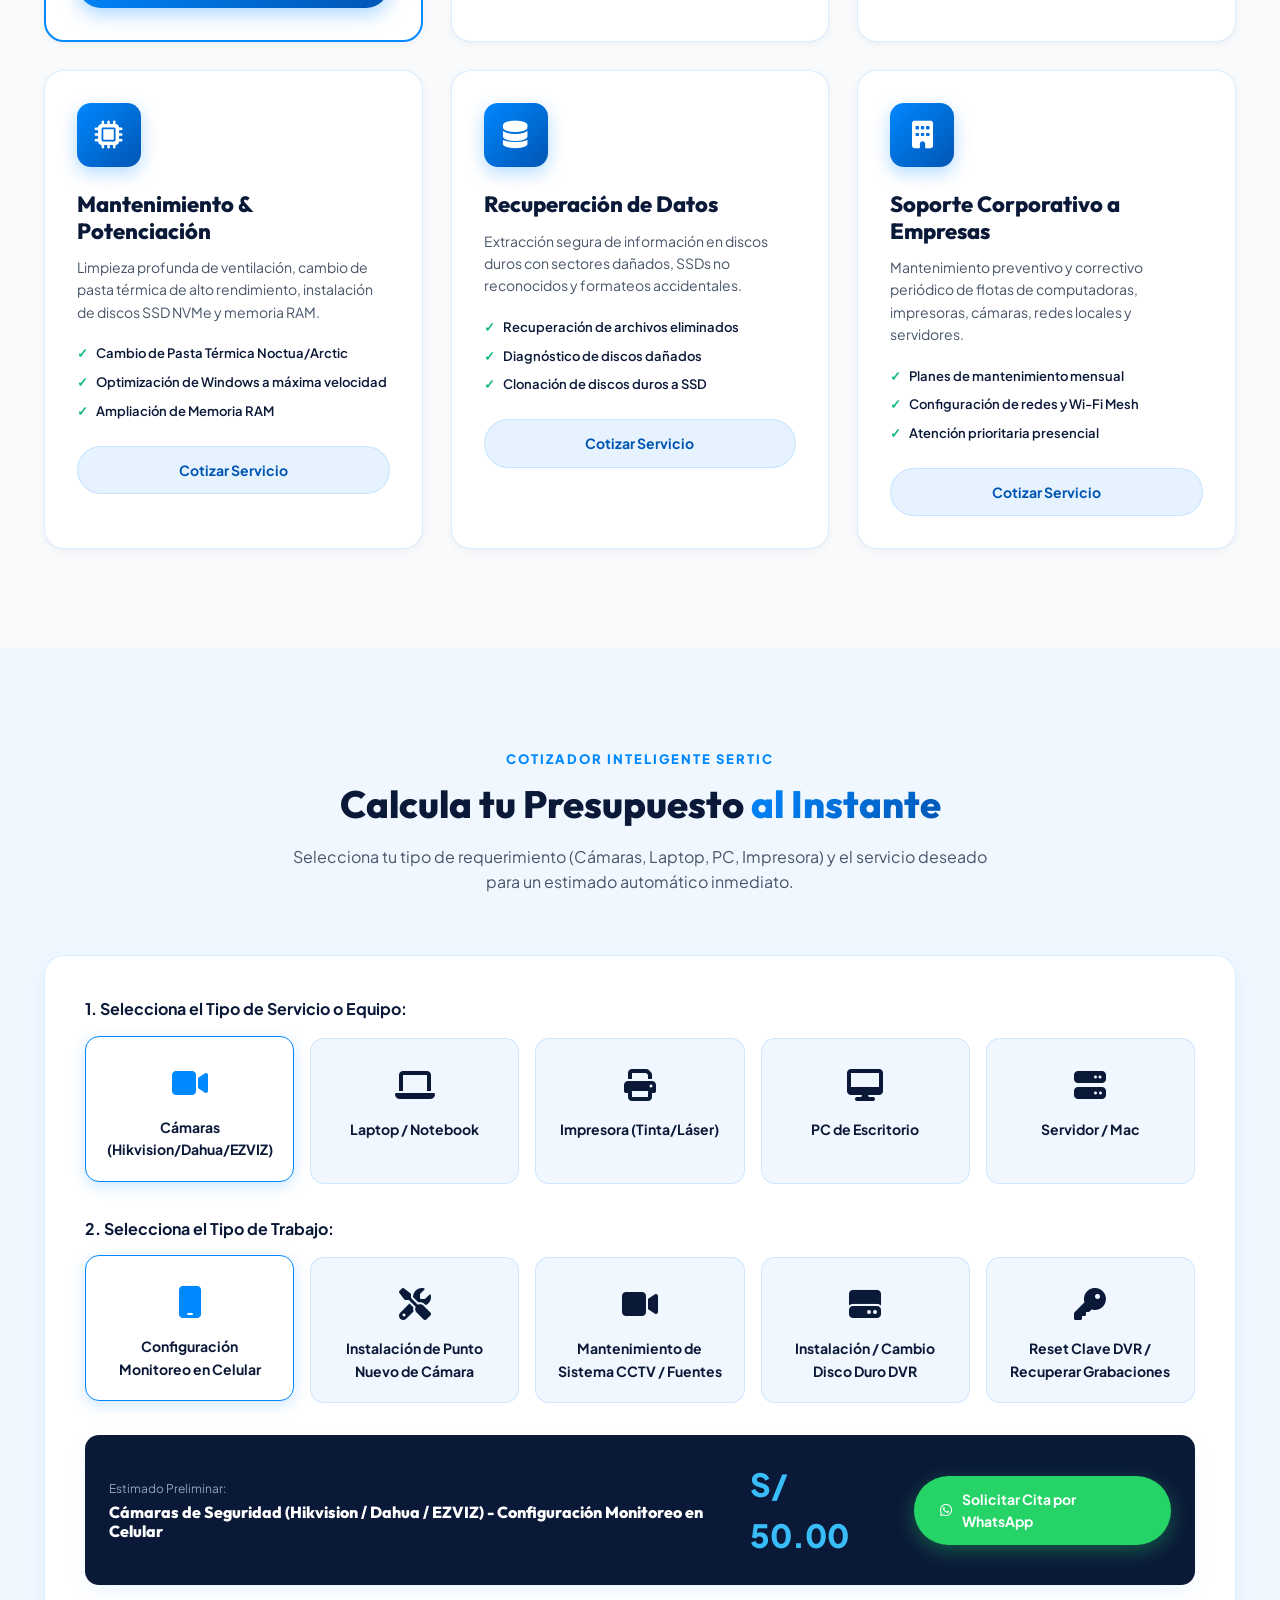
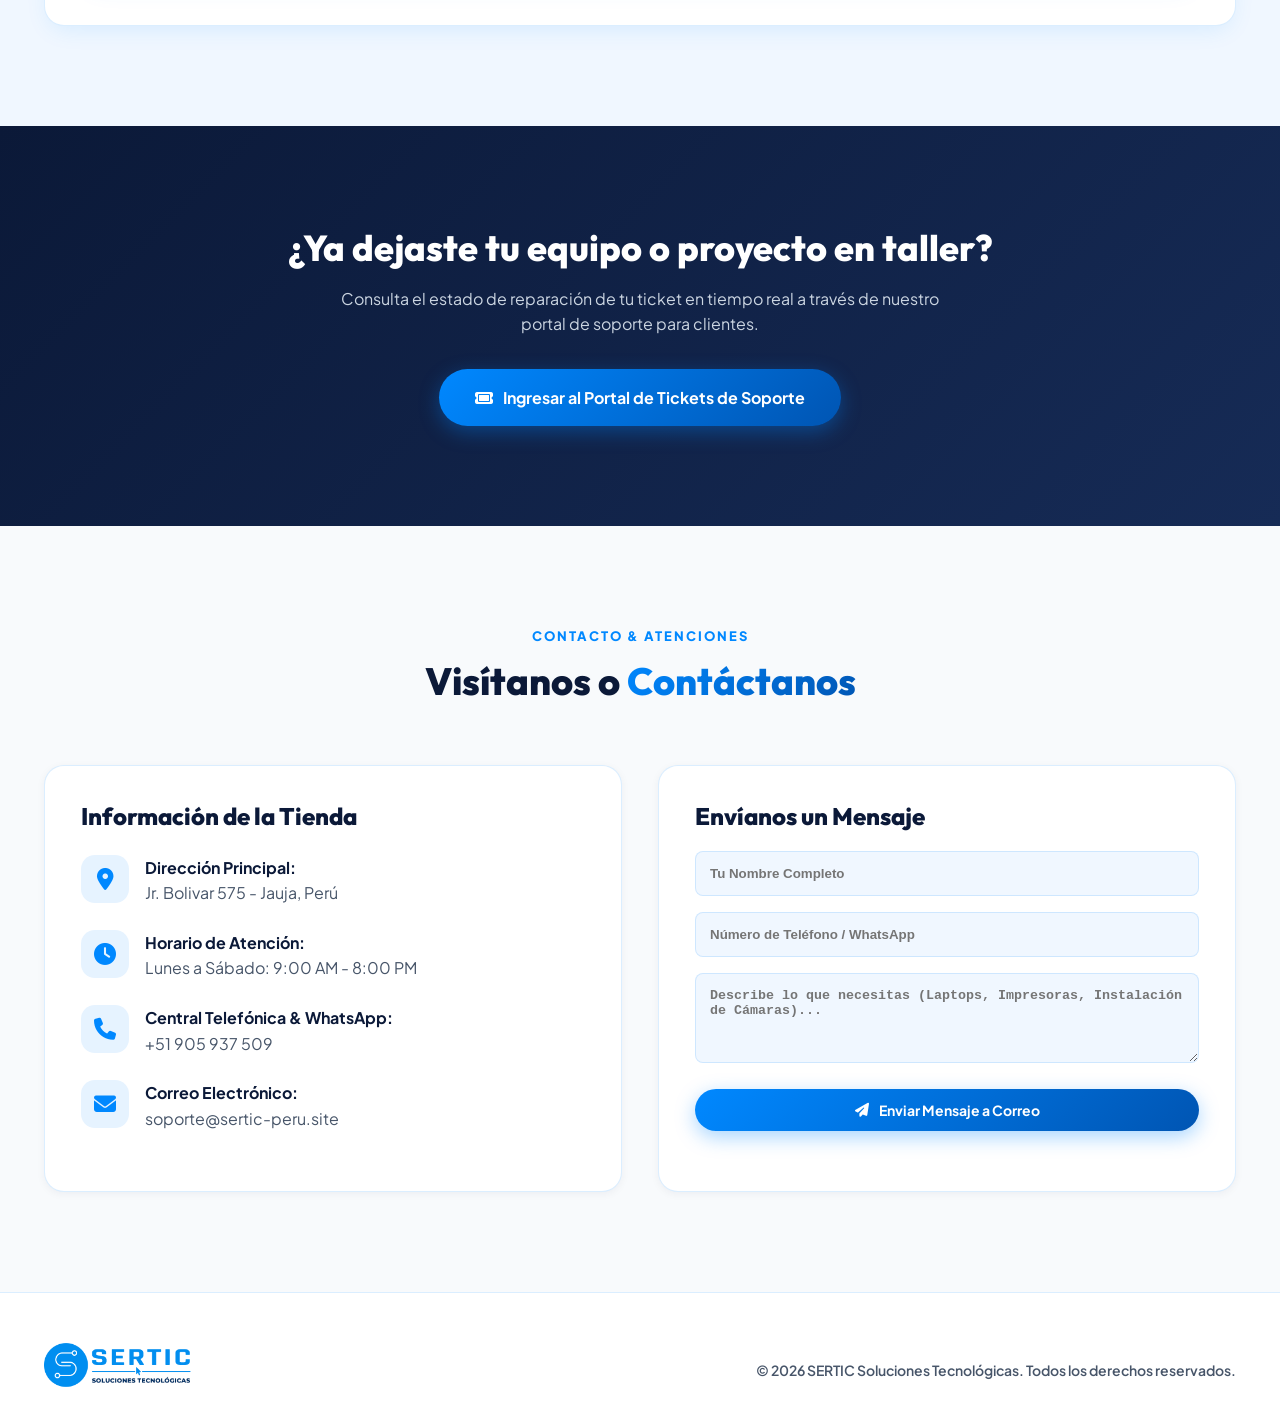
==== commit 28e0d233: "Add files via upload" ====
--- a/sertic-web/index.html
+++ b/sertic-web/index.html
@@ -21,10 +21,6 @@
         <img src="logo.png" alt="SERTIC Soluciones Tecnológicas Logo" class="logo-img">
       </a>
 
-      <button class="mobile-toggle" id="mobile-toggle" aria-label="Abrir menú">
-        <i class="fa-solid fa-bars"></i>
-      </button>
-
       <ul class="nav-links" id="nav-menu">
         <li><a href="#inicio" class="nav-link">Inicio</a></li>
         <li><a href="#servicios" class="nav-link">Servicios</a></li>
@@ -40,6 +36,9 @@
         <a href="https://sistema.sertic-peru.site" target="_blank" class="btn btn-primary nav-portal-btn">
           <i class="fa-solid fa-ticket"></i> <span>Portal Soporte</span>
         </a>
+        <button class="mobile-toggle" id="mobile-toggle" aria-label="Abrir menú">
+          <i class="fa-solid fa-bars"></i>
+        </button>
       </div>
     </div>
   </nav>
@@ -68,7 +67,7 @@
             <a href="#cotizador" class="btn btn-primary">
               <i class="fa-solid fa-calculator"></i> Cotizar Servicio / Cámaras
             </a>
-            <a href="https://wa.me/51987654321?text=Hola%20SERTIC,%20deseo%20consultar%20por%20instalación%20de%20cámaras%20o%20servicio%20técnico"
+            <a href="https://wa.me/51905937509?text=Hola%20SERTIC,%20deseo%20consultar%20por%20instalación%20de%20cámaras%20o%20servicio%20técnico"
               target="_blank" class="btn btn-whatsapp">
               <i class="fa-brands fa-whatsapp"></i> WhatsApp Directo
             </a>
@@ -360,22 +359,26 @@
         <!-- Interactive Contact Form -->
         <div class="info-card">
           <h3 style="font-size: 24px; margin-bottom: 20px; color: var(--sertic-navy);">Envíanos un Mensaje</h3>
-          <form id="contact-form">
+          <form id="contact-form" action="https://api.web3forms.com/submit" method="POST">
+            <input type="hidden" name="access_key" value="f699024e-c519-479d-9711-8238f5ea91d8">
+            <input type="hidden" name="from_name" value="Web SERTIC Contacto">
+            <input type="hidden" name="subject" value="Nuevo Mensaje de Cliente - Web SERTIC">
+
             <div style="margin-bottom: 16px;">
-              <input type="text" id="form-name" placeholder="Tu Nombre Completo" required
+              <input type="text" name="name" id="form-name" placeholder="Tu Nombre Completo" required
                 style="width: 100%; padding: 14px; background: var(--sertic-blue-ice); border: 1px solid var(--border-light); border-radius: 8px; color: var(--sertic-navy); font-weight: 600;">
             </div>
             <div style="margin-bottom: 16px;">
-              <input type="tel" id="form-phone" placeholder="Número de Teléfono / WhatsApp" required
+              <input type="tel" name="phone" id="form-phone" placeholder="Número de Teléfono / WhatsApp" required
                 style="width: 100%; padding: 14px; background: var(--sertic-blue-ice); border: 1px solid var(--border-light); border-radius: 8px; color: var(--sertic-navy); font-weight: 600;">
             </div>
             <div style="margin-bottom: 20px;">
-              <textarea id="form-msg" rows="4"
+              <textarea name="message" id="form-msg" rows="4"
                 placeholder="Describe lo que necesitas (Laptops, Impresoras, Instalación de Cámaras)..." required
                 style="width: 100%; padding: 14px; background: var(--sertic-blue-ice); border: 1px solid var(--border-light); border-radius: 8px; color: var(--sertic-navy); font-weight: 600;"></textarea>
             </div>
             <button type="submit" class="btn btn-primary" style="width: 100%;">
-              <i class="fa-solid fa-paper-plane"></i> Enviar Mensaje
+              <i class="fa-solid fa-paper-plane"></i> Enviar Mensaje a Correo
             </button>
           </form>
         </div>
@@ -400,7 +403,7 @@
   </footer>
 
   <!-- Floating WhatsApp Chat Button -->
-  <a href="https://wa.me/51987654321?text=Hola%20SERTIC,%20quisiera%20consultar%20por%20instalación%20de%20cámaras%20o%20servicio%20técnico"
+  <a href="https://wa.me/51905937509?text=Hola%20SERTIC,%20quisiera%20consultar%20por%20instalación%20de%20cámaras%20o%20servicio%20técnico"
     target="_blank" class="whatsapp-float" title="Contactar por WhatsApp">
     <i class="fa-brands fa-whatsapp"></i>
   </a>
